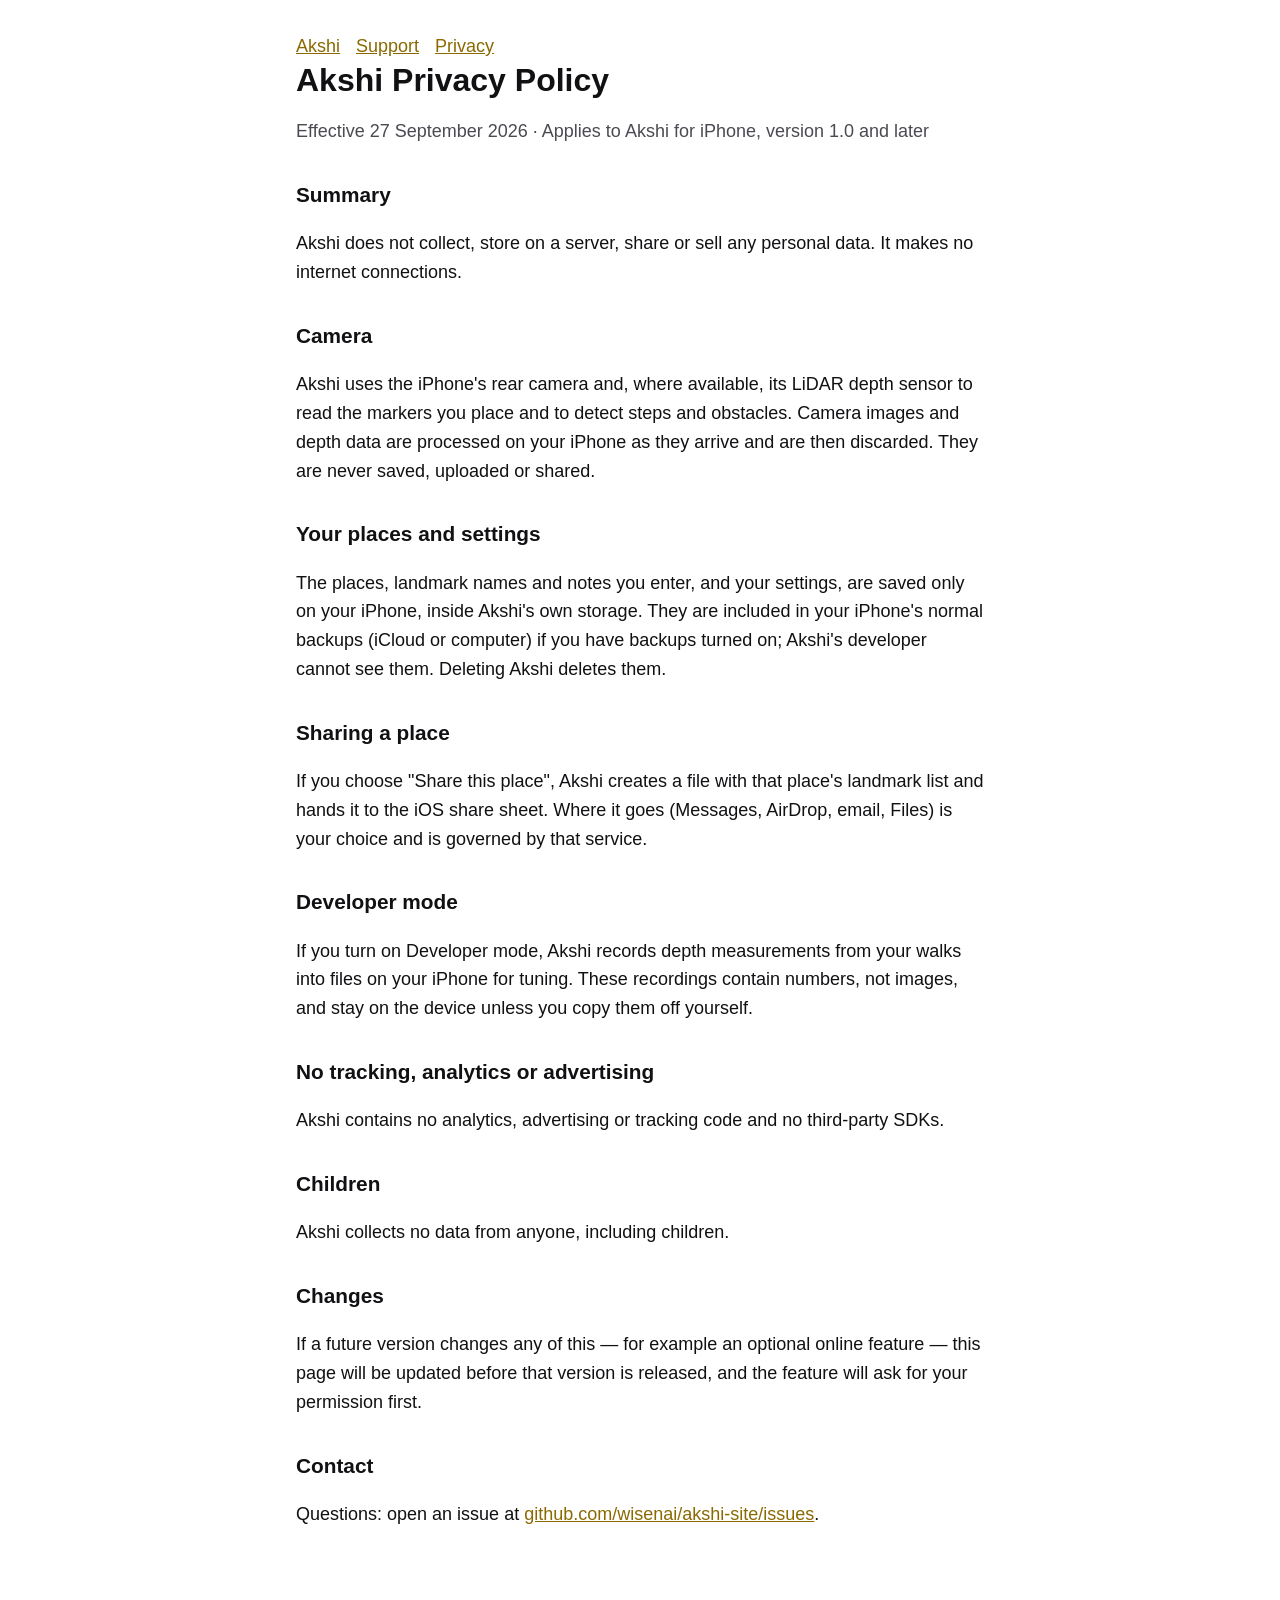
==== privacy.html @ 7e2c064a "Akshi site: overview, support, privacy policy" ====
<!doctype html><html lang="en"><head><meta charset="utf-8"><meta name="viewport" content="width=device-width,initial-scale=1"><link rel="stylesheet" href="style.css"><title>Akshi Privacy Policy</title></head><body><main>
<nav aria-label="Site"><a href="index.html">Akshi</a><a href="support.html">Support</a><a href="privacy.html">Privacy</a></nav>
<h1>Akshi Privacy Policy</h1>
<p class="muted">Effective 27 September 2026 · Applies to Akshi for iPhone, version 1.0 and later</p>
<h2>Summary</h2>
<p>Akshi does not collect, store on a server, share or sell any personal data. It makes no internet connections.</p>
<h2>Camera</h2>
<p>Akshi uses the iPhone's rear camera and, where available, its LiDAR depth sensor to read the markers you place and to detect steps and obstacles. Camera images and depth data are processed on your iPhone as they arrive and are then discarded. They are never saved, uploaded or shared.</p>
<h2>Your places and settings</h2>
<p>The places, landmark names and notes you enter, and your settings, are saved only on your iPhone, inside Akshi's own storage. They are included in your iPhone's normal backups (iCloud or computer) if you have backups turned on; Akshi's developer cannot see them. Deleting Akshi deletes them.</p>
<h2>Sharing a place</h2>
<p>If you choose "Share this place", Akshi creates a file with that place's landmark list and hands it to the iOS share sheet. Where it goes (Messages, AirDrop, email, Files) is your choice and is governed by that service.</p>
<h2>Developer mode</h2>
<p>If you turn on Developer mode, Akshi records depth measurements from your walks into files on your iPhone for tuning. These recordings contain numbers, not images, and stay on the device unless you copy them off yourself.</p>
<h2>No tracking, analytics or advertising</h2>
<p>Akshi contains no analytics, advertising or tracking code and no third-party SDKs.</p>
<h2>Children</h2>
<p>Akshi collects no data from anyone, including children.</p>
<h2>Changes</h2>
<p>If a future version changes any of this — for example an optional online feature — this page will be updated before that version is released, and the feature will ask for your permission first.</p>
<h2>Contact</h2>
<p>Questions: open an issue at <a href="https://github.com/wisenai/akshi-site/issues">github.com/wisenai/akshi-site/issues</a>.</p>
</main></body></html>
---- style.css ----
:root { --bg:#0d0d12; --fg:#f4f4f5; --muted:#b4b4bb; --accent:#ffd21a; --card:#1a1a22; }
@media (prefers-color-scheme: light) { :root { --bg:#ffffff; --fg:#111114; --muted:#4a4a52; --accent:#8a6a00; --card:#f3f3f5; } }
* { box-sizing:border-box; }
body { margin:0; background:var(--bg); color:var(--fg); font:18px/1.6 -apple-system, BlinkMacSystemFont, "Segoe UI", sans-serif; }
main { max-width:720px; margin:0 auto; padding:32px 16px 64px; }
header { display:flex; gap:16px; align-items:center; margin-bottom:24px; }
header img { width:64px; height:64px; border-radius:14px; }
h1 { font-size:2rem; margin:0; line-height:1.2; }
h2 { font-size:1.3rem; margin-top:2rem; }
a { color:var(--accent); }
.note { background:var(--card); border-left:4px solid var(--accent); padding:12px 16px; border-radius:8px; }
nav a { margin-right:16px; }
small, .muted { color:var(--muted); }
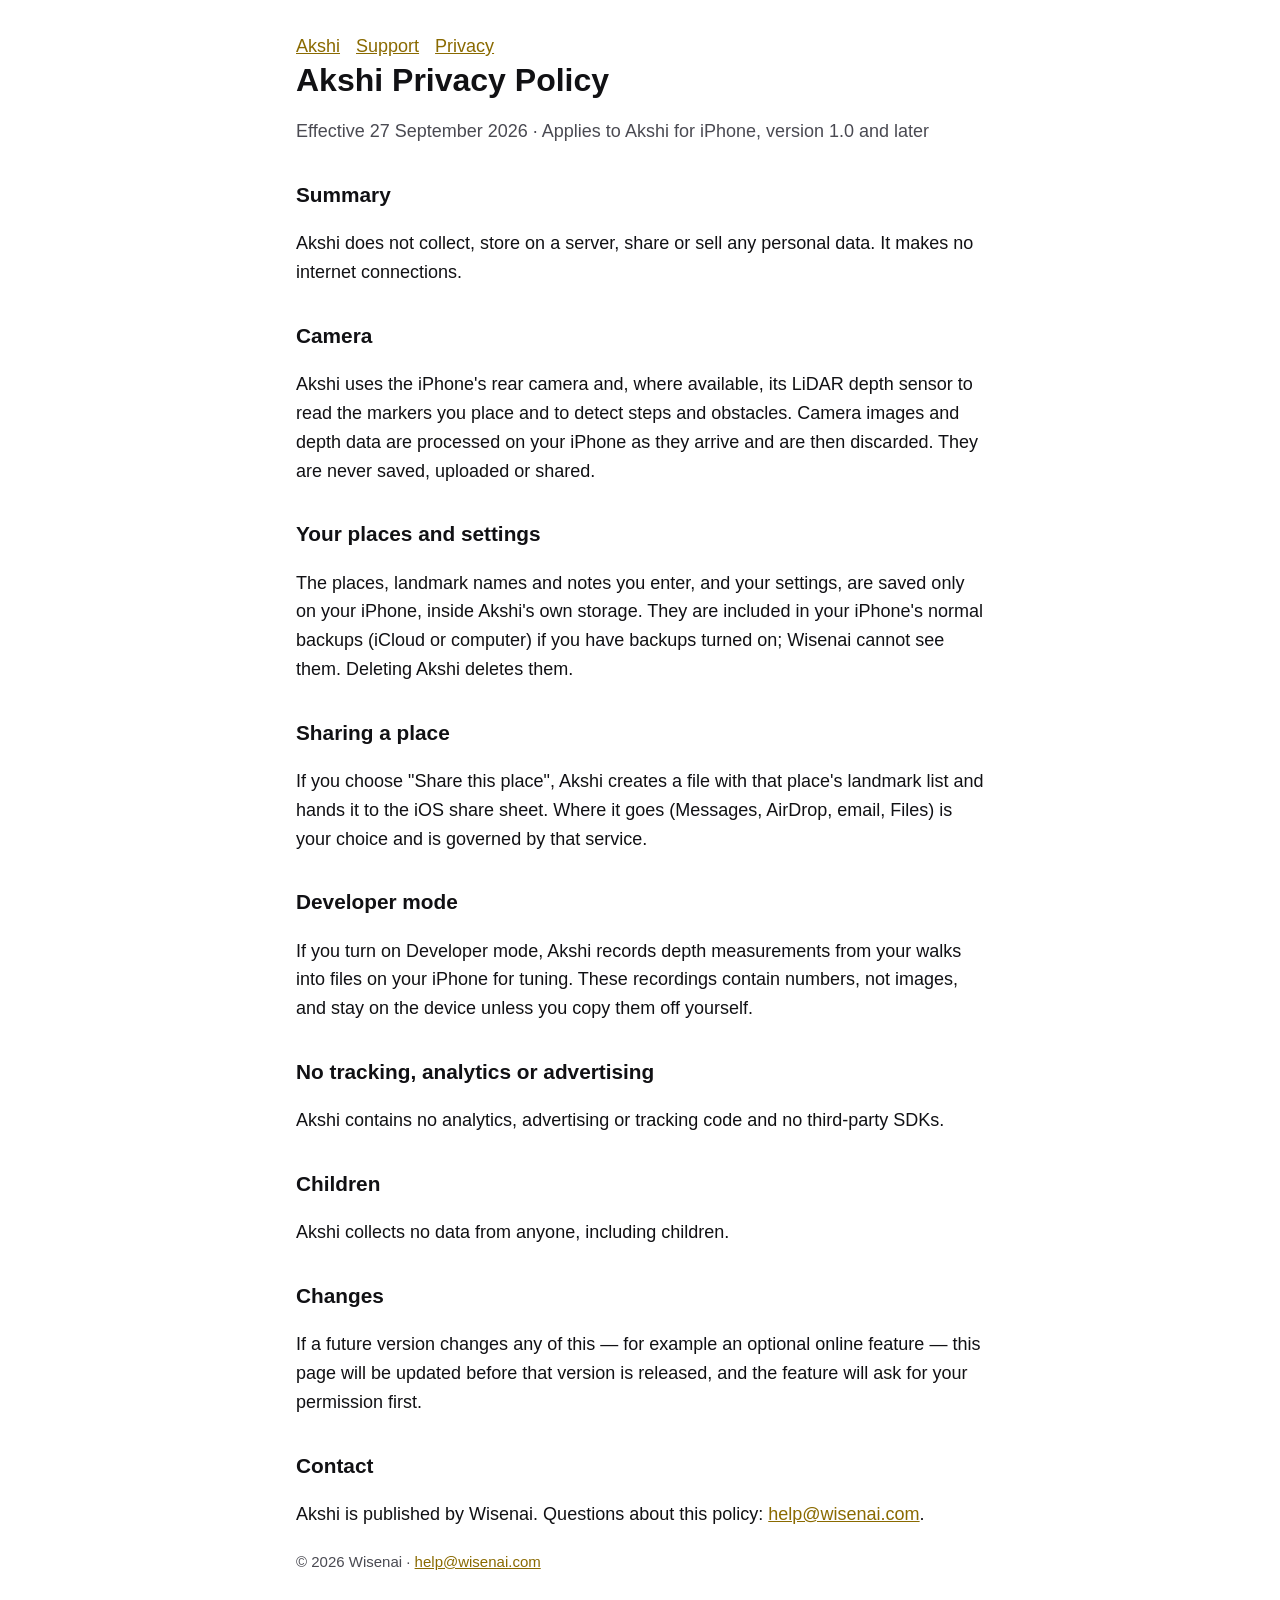
==== commit c5b3d5f3: "Publisher Wisenai; support email help@wisenai.com" ====
--- a/privacy.html
+++ b/privacy.html
@@ -7,7 +7,7 @@
 <h2>Camera</h2>
 <p>Akshi uses the iPhone's rear camera and, where available, its LiDAR depth sensor to read the markers you place and to detect steps and obstacles. Camera images and depth data are processed on your iPhone as they arrive and are then discarded. They are never saved, uploaded or shared.</p>
 <h2>Your places and settings</h2>
-<p>The places, landmark names and notes you enter, and your settings, are saved only on your iPhone, inside Akshi's own storage. They are included in your iPhone's normal backups (iCloud or computer) if you have backups turned on; Akshi's developer cannot see them. Deleting Akshi deletes them.</p>
+<p>The places, landmark names and notes you enter, and your settings, are saved only on your iPhone, inside Akshi's own storage. They are included in your iPhone's normal backups (iCloud or computer) if you have backups turned on; Wisenai cannot see them. Deleting Akshi deletes them.</p>
 <h2>Sharing a place</h2>
 <p>If you choose "Share this place", Akshi creates a file with that place's landmark list and hands it to the iOS share sheet. Where it goes (Messages, AirDrop, email, Files) is your choice and is governed by that service.</p>
 <h2>Developer mode</h2>
@@ -19,5 +19,6 @@
 <h2>Changes</h2>
 <p>If a future version changes any of this — for example an optional online feature — this page will be updated before that version is released, and the feature will ask for your permission first.</p>
 <h2>Contact</h2>
-<p>Questions: open an issue at <a href="https://github.com/wisenai/akshi-site/issues">github.com/wisenai/akshi-site/issues</a>.</p>
+<p>Akshi is published by Wisenai. Questions about this policy: <a href="mailto:help@wisenai.com">help@wisenai.com</a>.</p>
+<footer><small>© 2026 Wisenai · <a href="mailto:help@wisenai.com">help@wisenai.com</a></small></footer>
 </main></body></html>
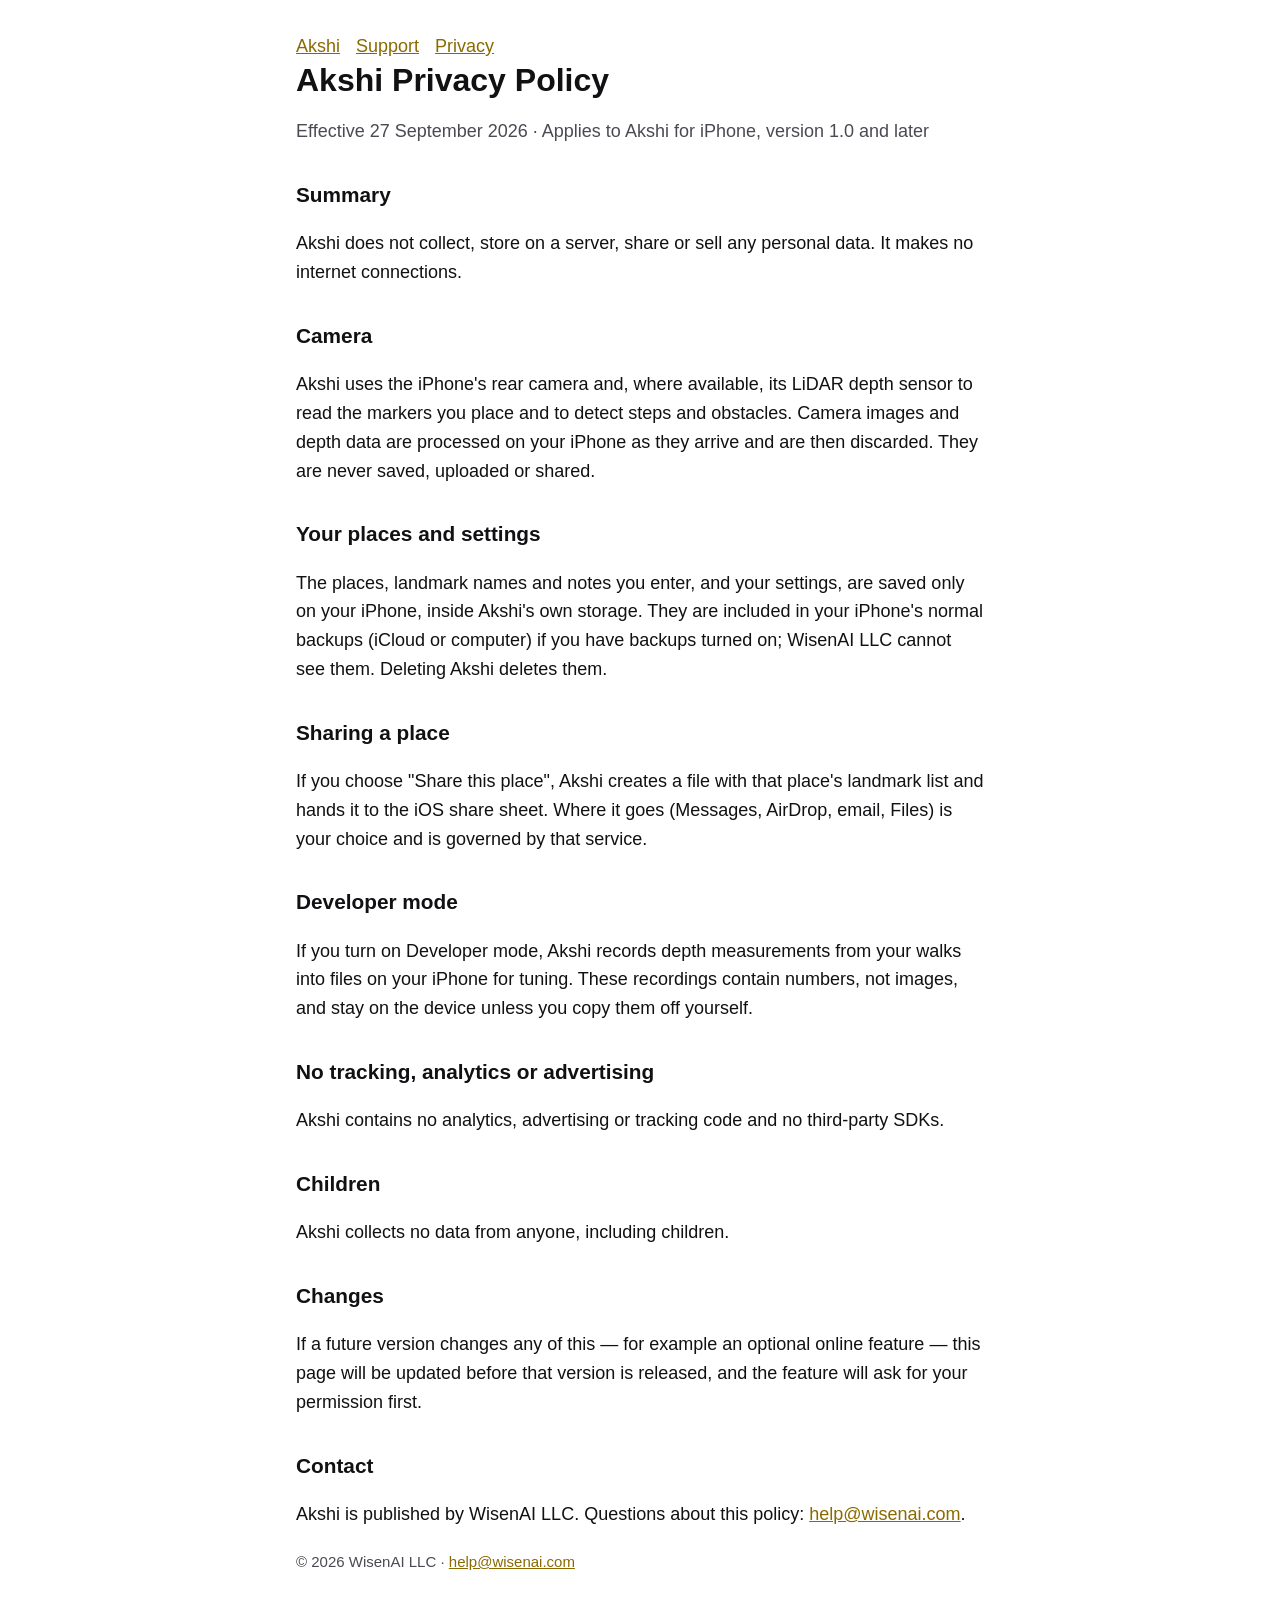
==== commit a13cdbc6: "Publisher legal name: WisenAI LLC" ====
--- a/privacy.html
+++ b/privacy.html
@@ -7,7 +7,7 @@
 <h2>Camera</h2>
 <p>Akshi uses the iPhone's rear camera and, where available, its LiDAR depth sensor to read the markers you place and to detect steps and obstacles. Camera images and depth data are processed on your iPhone as they arrive and are then discarded. They are never saved, uploaded or shared.</p>
 <h2>Your places and settings</h2>
-<p>The places, landmark names and notes you enter, and your settings, are saved only on your iPhone, inside Akshi's own storage. They are included in your iPhone's normal backups (iCloud or computer) if you have backups turned on; Wisenai cannot see them. Deleting Akshi deletes them.</p>
+<p>The places, landmark names and notes you enter, and your settings, are saved only on your iPhone, inside Akshi's own storage. They are included in your iPhone's normal backups (iCloud or computer) if you have backups turned on; WisenAI LLC cannot see them. Deleting Akshi deletes them.</p>
 <h2>Sharing a place</h2>
 <p>If you choose "Share this place", Akshi creates a file with that place's landmark list and hands it to the iOS share sheet. Where it goes (Messages, AirDrop, email, Files) is your choice and is governed by that service.</p>
 <h2>Developer mode</h2>
@@ -19,6 +19,6 @@
 <h2>Changes</h2>
 <p>If a future version changes any of this — for example an optional online feature — this page will be updated before that version is released, and the feature will ask for your permission first.</p>
 <h2>Contact</h2>
-<p>Akshi is published by Wisenai. Questions about this policy: <a href="mailto:help@wisenai.com">help@wisenai.com</a>.</p>
-<footer><small>© 2026 Wisenai · <a href="mailto:help@wisenai.com">help@wisenai.com</a></small></footer>
+<p>Akshi is published by WisenAI LLC. Questions about this policy: <a href="mailto:help@wisenai.com">help@wisenai.com</a>.</p>
+<footer><small>© 2026 WisenAI LLC · <a href="mailto:help@wisenai.com">help@wisenai.com</a></small></footer>
 </main></body></html>
